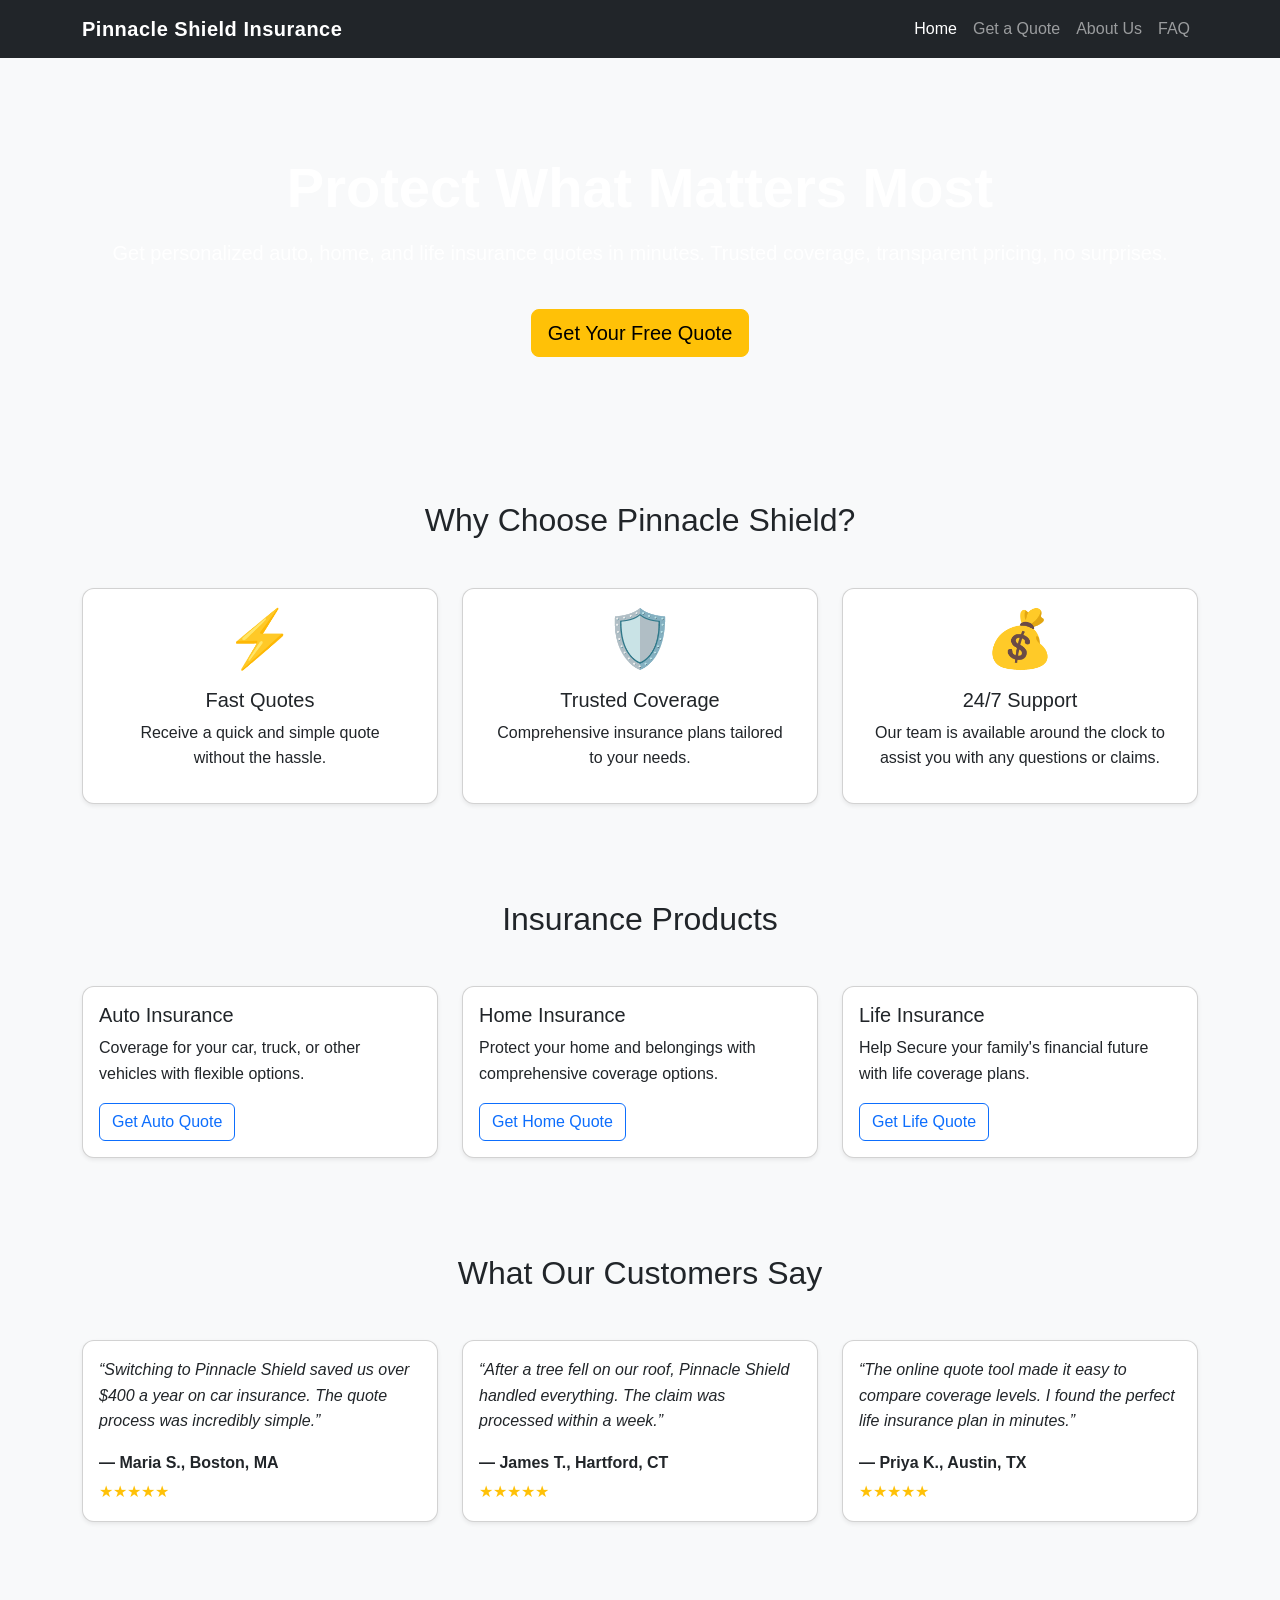
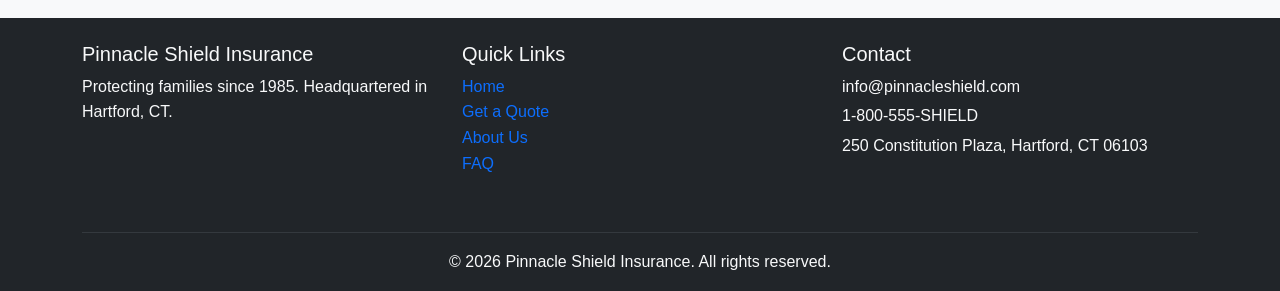
==== index.html @ 21795da5 "Testing" ====
<!DOCTYPE html>
<html lang="en">
<head>
  <meta charset="UTF-8" />
  <meta name="viewport" content="width=device-width, initial-scale=1.0" />
  <title>Pinnacle Shield Insurance</title>

  <!-- Bootstrap CSS -->
  <link
    href="https://cdn.jsdelivr.net/npm/bootstrap@5.3.3/dist/css/bootstrap.min.css"
    rel="stylesheet"
  /> <!-- Custom CSS -->
  <link rel="stylesheet" href="css/styles.css" />
</head>
<body>

  <!-- Navbar -->
  <nav class="navbar navbar-expand-lg navbar-dark bg-dark">
    <div class="container">
      <a class="navbar-brand" href="index.html">Pinnacle Shield Insurance</a>

      <button
        class="navbar-toggler"
        type="button"
        data-bs-toggle="collapse"
        data-bs-target="#navbarNav"
        aria-controls="navbarNav"
        aria-expanded="false"
        aria-label="Toggle navigation"
      >
        <span class="navbar-toggler-icon"></span>
      </button>

      <div class="collapse navbar-collapse" id="navbarNav">
        <ul class="navbar-nav ms-auto">
          <li class="nav-item">
            <a class="nav-link active" href="index.html">Home</a>
          </li>
          <li class="nav-item">
            <a class="nav-link" href="quote.html">Get a Quote</a>
          </li>
          <li class="nav-item">
            <a class="nav-link" href="about.html">About Us</a>
          </li>
          <li class="nav-item">
            <a class="nav-link" href="faq.html">FAQ</a>
          </li>
        </ul>
      </div>
    </div>
  </nav> <!-- Hero Section -->
  <header class="hero-section text-white py-5">
    <div class="container text-center py-5">
      <h1 class="display-4 fw-bold">Protect What Matters Most</h1>
      <p class="lead mt-3">
        Get personalized auto, home, and life insurance quotes in minutes.
        Trusted coverage, transparent pricing, no surprises.
      </p>
      <a href="quote.html" class="btn btn-warning btn-lg mt-4">
        Get Your Free Quote
      </a>
    </div>
  </header>

  <main>
    <!-- Why Choose Us --><section class="py-5">
      <div class="container">
        <h2 class="text-center mb-5">Why Choose Pinnacle Shield?</h2>

        <div class="row g-4">
          <div class="col-md-4">
            <div class="card h-100 shadow-sm text-center p-3">
              <div class="display-4">⚡</div>
              <div class="card-body">
                <h5 class="card-title">Fast Quotes</h5>
                <p class="card-text">
                  Receive a quick and simple quote without the hassle.
                </p>
              </div>
            </div>
          </div>
          <div class="col-md-4">
            <div class="card h-100 shadow-sm text-center p-3">
              <div class="display-4">🛡️</div>
              <div class="card-body">
                <h5 class="card-title">Trusted Coverage</h5>
                <p class="card-text">
                  Comprehensive insurance plans tailored to your needs.
                </p>
              </div>
            </div>
          </div>

          <div class="col-md-4">
            <div class="card h-100 shadow-sm text-center p-3">
              <div class="display-4">💰</div>
              <div class="card-body">
                <h5 class="card-title">24/7 Support</h5>
                <p class="card-text">
                  Our team is available around the clock to assist you with any questions or claims.
                </p>
              </div>
            </div>
          </div>
        </div>
      </div>
    </section> 
    
    <!-- Insurance Products -->
    <section class="py-5 bg-light">
      <div class="container">
        <h2 class="text-center mb-5">Insurance Products</h2>

        <div class="row g-4">
          <div class="col-md-4">
            <div class="card h-100 shadow-sm">
              <div class="card-body">
                <h5 class="card-title">Auto Insurance</h5>
                <p class="card-text">
                  Coverage for your car, truck, or other vehicles with flexible options.
                </p>
                <a href="quote.html" class="btn btn-outline-primary">Get Auto Quote</a>
              </div>
            </div>
          </div>

          <div class="col-md-4">
            <div class="card h-100 shadow-sm">
              <div class="card-body">
                <h5 class="card-title">Home Insurance</h5>
                <p class="card-text">
                  Protect your home and belongings with comprehensive coverage options.
                </p>
                <a href="quote.html" class="btn btn-outline-primary">Get Home Quote</a>
              </div>
            </div>
          </div>
          <div class="col-md-4">
            <div class="card h-100 shadow-sm">
              <div class="card-body">
                <h5 class="card-title">Life Insurance</h5>
                <p class="card-text">
                  Help Secure your family's financial future with life coverage plans.
                </p>
                <a href="quote.html" class="btn btn-outline-primary">Get Life Quote</a>
              </div>
            </div>
          </div>
        </div>
      </div>
    </section><!-- Testimonials -->
    <section class="py-5">
      <div class="container">
        <h2 class="text-center mb-5">What Our Customers Say</h2>

        <div class="row g-4">
          <div class="col-md-4">
            <div class="card h-100 shadow-sm p-3">
              <p class="fst-italic">
                “Switching to Pinnacle Shield saved us over $400 a year on car insurance.
                The quote process was incredibly simple.”
              </p>
              <p class="fw-bold mb-1">— Maria S., Boston, MA</p>
              <p class="text-warning mb-0">★★★★★</p>
            </div>
          </div>

          <div class="col-md-4">
            <div class="card h-100 shadow-sm p-3">
              <p class="fst-italic">
                “After a tree fell on our roof, Pinnacle Shield handled everything.
                The claim was processed within a week.”
              </p>
              <p class="fw-bold mb-1">— James T., Hartford, CT</p>
              <p class="text-warning mb-0">★★★★★</p>
            </div>
          </div>

          <div class="col-md-4">
            <div class="card h-100 shadow-sm p-3">
              <p class="fst-italic">
                “The online quote tool made it easy to compare coverage levels.
                I found the perfect life insurance plan in minutes.”
              </p>
              <p class="fw-bold mb-1">— Priya K., Austin, TX</p>
              <p class="text-warning mb-0">★★★★★</p>
            </div>
          </div>
        </div>
      </div>
    </section>
  </main> <!-- Footer -->
  <footer class="site-footer text-light pt-4 mt-5">
    <div class="container">
      <div class="row">
        <div class="col-md-4 mb-4">
          <h5>Pinnacle Shield Insurance</h5>
          <p>Protecting families since 1985. Headquartered in Hartford, CT.</p>
        </div>

        <div class="col-md-4 mb-4">
          <h5>Quick Links</h5>
          <ul class="list-unstyled">
            <li><a class="footer-link" href="index.html">Home</a></li>
            <li><a class="footer-link" href="quote.html">Get a Quote</a></li>
            <li><a class="footer-link" href="about.html">About Us</a></li>
            <li><a class="footer-link" href="faq.html">FAQ</a></li>
          </ul>
        </div>

        <div class="col-md-4 mb-4">
          <h5>Contact</h5>
          <p class="mb-1">info@pinnacleshield.com</p>
          <p class="mb-1">1-800-555-SHIELD</p>
          <p>250 Constitution Plaza, Hartford, CT 06103</p>
        </div>
      </div>

      <hr class="border-secondary" />
      <p class="text-center mb-0 pb-3">
        &copy; 2026 Pinnacle Shield Insurance. All rights reserved.
      </p>
    </div>
  </footer>

  <!-- Bootstrap JS --> <script
    src="https://cdn.jsdelivr.net/npm/bootstrap@5.3.3/dist/js/bootstrap.bundle.min.js"
  ></script>

  <!-- Main JS -->
  <script src="js/main.js"></script>
</body>
</html>
---- css/styles.css ----
/* =========================================
   RESET
========================================= */
*, *::before, *::after {
  box-sizing: border-box;
  margin: 0;
  padding: 0;
}

/* =========================================
   GENERAL PAGE STYLES
========================================= */
body {
  font-family: Arial, sans-serif;
  background-color: #f8f9fa;
  color: #212529;
  line-height: 1.6;
}

a {
  text-decoration: none;
}

/* =========================================
   NAVBAR
========================================= */
.navbar-brand {
  font-weight: bold;
  letter-spacing: 0.5px;
}

.navbar-nav .nav-link {
  transition: color 0.3s ease;
}

.navbar-nav .nav-link:hover {
  color: #ffc107 !important;
}

/* =========================================
   HOMEPAGE HERO
========================================= */
main {
  min-height: 80vh;
}

.hero-box {
  background: white;
  border-radius: 12px;
  padding: 2rem;
  box-shadow: 0 4px 12px rgba(0, 0, 0, 0.08);
}

.btn-primary {
  transition: all 0.3s ease;
}

.btn-primary:hover {
  transform: translateY(-2px);
  box-shadow: 0 6px 14px rgba(13, 110, 253, 0.25);
}

/* =========================================
   CARDS / SECTIONS
========================================= */
.card {
  transition: all 0.3s ease;
  border-radius: 12px;
}

.card:hover {
  transform: translateY(-4px);
  box-shadow: 0 10px 20px rgba(0, 0, 0, 0.08);
}

/* =========================================
   QUOTE PAGE
========================================= */
.hidden {
  display: none;
}

#quoteForm {
  border-radius: 12px;
}

#resultsSection .card {
  border-radius: 12px;
}

#resultsSection {
  animation: fadeIn 0.4s ease-in-out;
}

/* Custom red text blocks for radio validation */
.text-danger.small {
  min-height: 1rem;
}

/* Bootstrap invalid-feedback support */
.invalid-feedback {
  font-size: 0.875rem;
}

/* If you want inputs to feel a little nicer */
.form-control,
.form-select {
  border-radius: 8px;
}

/* Style radio button groups a little better */
.form-check-inline {
  margin-right: 1rem;
}

/* =========================================
   FOOTER
========================================= */
footer {
  background-color: #212529;
  color: #f8f9fa;
}

footer p {
  margin-bottom: 0;
}

/* =========================================
   ANIMATION
========================================= */
@keyframes fadeIn {
  from {
    opacity: 0;
    transform: translateY(8px);
  }
  to {
    opacity: 1;
    transform: translateY(0);
  }
}

/* =========================================
   RESPONSIVE DESIGN
========================================= */
@media (max-width: 768px) {
  .hero-box {
    padding: 1.5rem;
  }

  h1 {
    font-size: 1.8rem;
  }

  .card {
    margin-bottom: 1rem;
  }

  .navbar-nav {
    margin-top: 1rem;
  }
}

@media (max-width: 480px) {
  .hero-box {
    padding: 1rem;
  }

  .btn-lg {
    width: 100%;
  }

  .form-check-inline {
    display: block;
    margin-bottom: 0.5rem;
  }

  #quoteForm {
    padding: 1rem !important;
  }

  #resultsSection {
    margin-top: 2rem;
  }
}
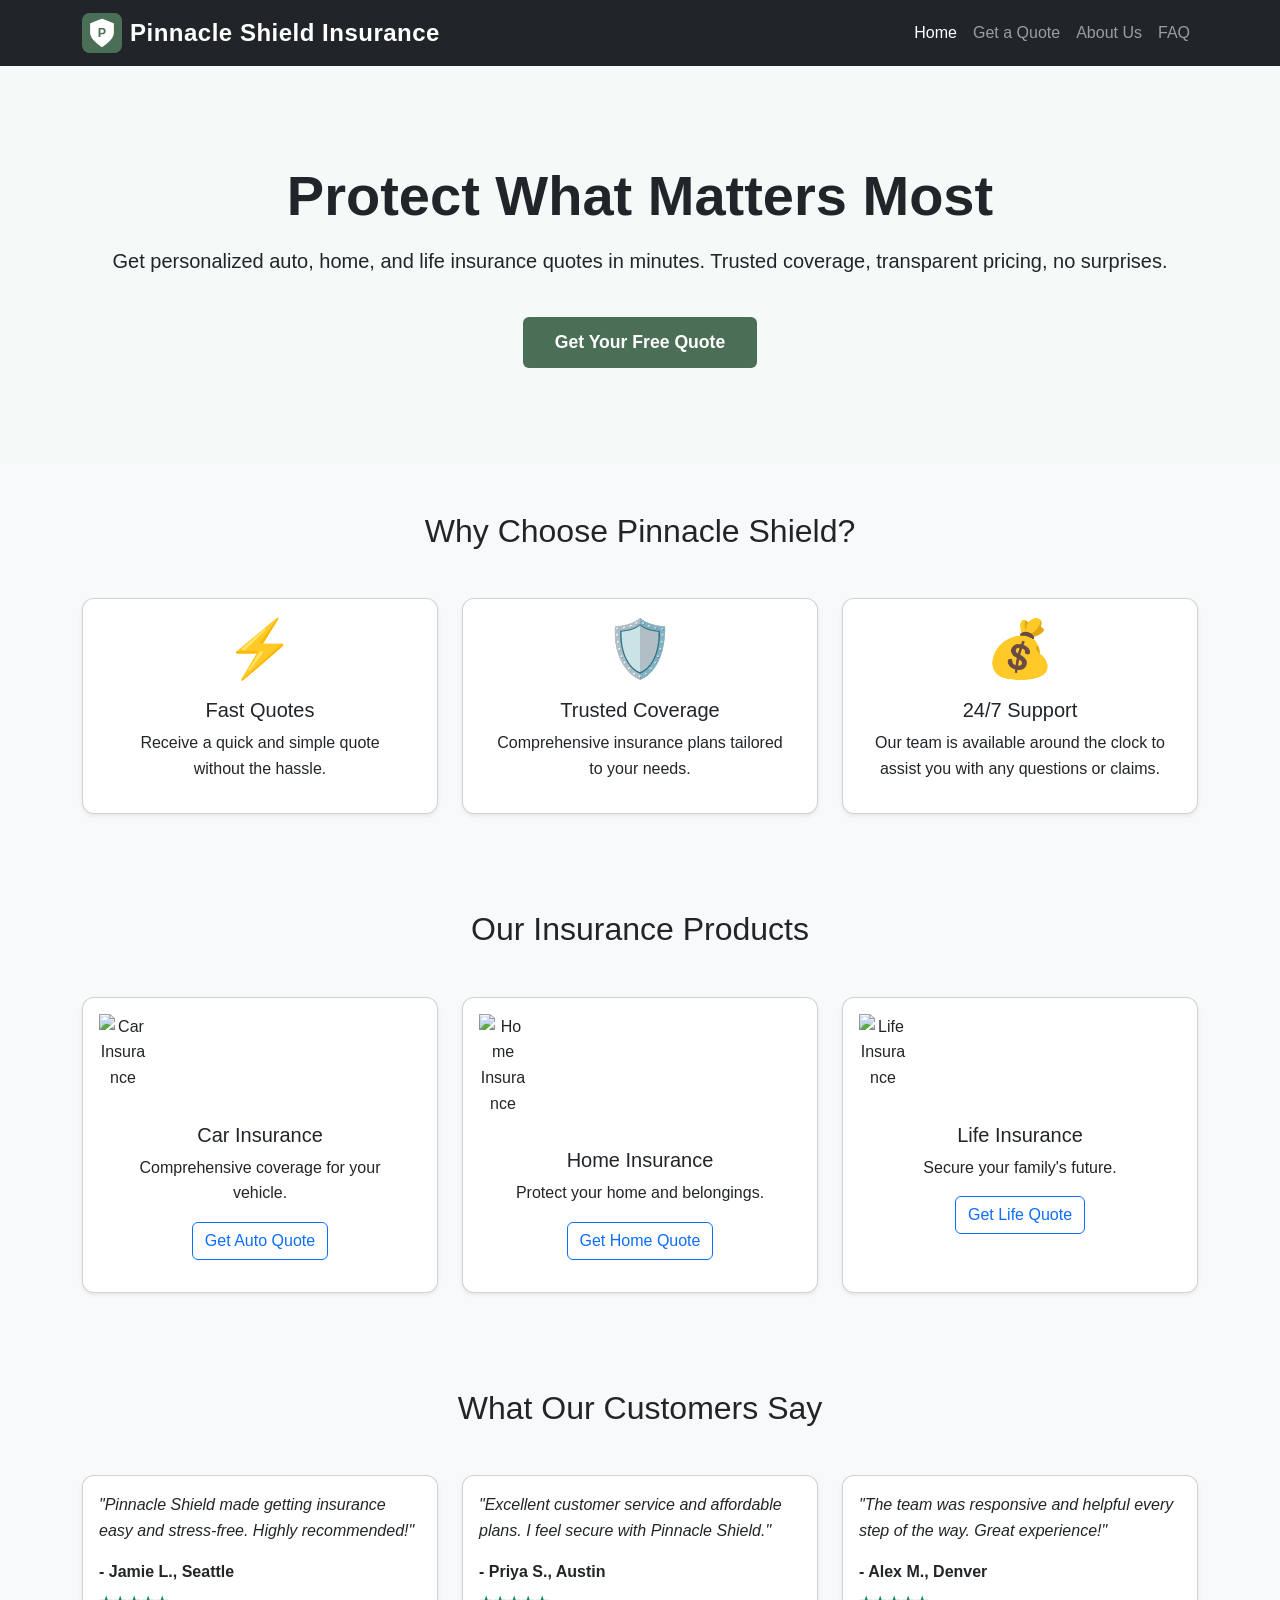
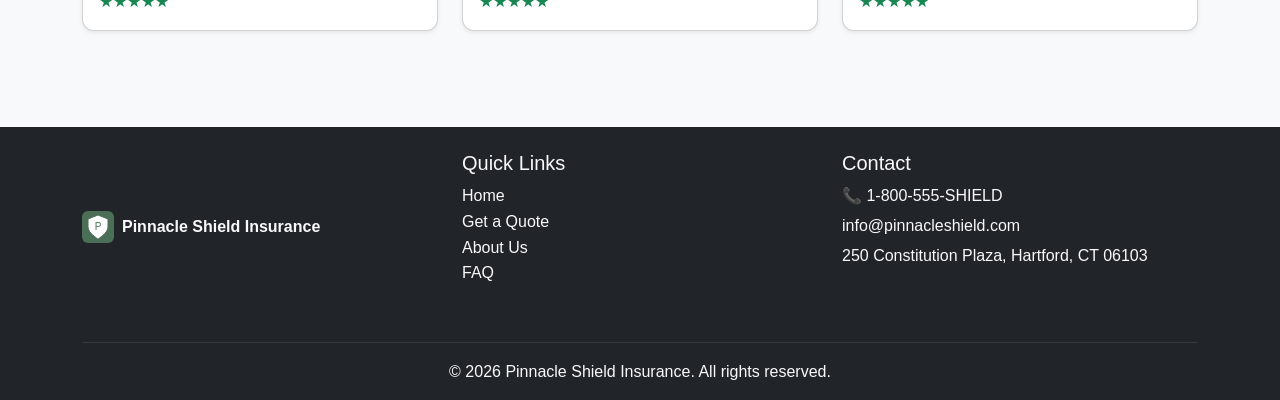
==== commit 7c6d22d7: "Redesign: new logo, hero color, product icons, testimonials, footer, and quote button" ====
--- a/index.html
+++ b/index.html
@@ -17,7 +17,14 @@
   <!-- Navbar -->
   <nav class="navbar navbar-expand-lg navbar-dark bg-dark">
     <div class="container">
-      <a class="navbar-brand" href="index.html">Pinnacle Shield Insurance</a>
+      <a class="navbar-brand d-flex align-items-center" href="index.html">
+        <svg width="40" height="40" viewBox="0 0 64 64" fill="none" xmlns="http://www.w3.org/2000/svg">
+          <rect width="64" height="64" rx="12" fill="#4B6E57"/>
+          <path d="M32 8L52 16V32C52 44 32 56 32 56C32 56 12 44 12 32V16L32 8Z" fill="#fff" stroke="#4B6E57" stroke-width="2"/>
+          <text x="50%" y="50%" text-anchor="middle" fill="#4B6E57" font-size="20" font-family="Arial" dy=".3em">P</text>
+        </svg>
+        <span style="font-weight:bold; font-size:1.5rem; margin-left:8px;">Pinnacle Shield Insurance</span>
+      </a>
 
       <button
         class="navbar-toggler"
@@ -49,14 +56,14 @@
       </div>
     </div>
   </nav> <!-- Hero Section -->
-  <header class="hero-section text-white py-5">
+  <header class="hero-section text-dark py-5">
     <div class="container text-center py-5">
       <h1 class="display-4 fw-bold">Protect What Matters Most</h1>
       <p class="lead mt-3">
         Get personalized auto, home, and life insurance quotes in minutes.
         Trusted coverage, transparent pricing, no surprises.
       </p>
-      <a href="quote.html" class="btn btn-warning btn-lg mt-4">
+      <a href="quote.html" class="btn get-quote-btn btn-lg mt-4">
         Get Your Free Quote
       </a>
     </div>
@@ -109,81 +116,70 @@
     <!-- Insurance Products -->
     <section class="py-5 bg-light">
       <div class="container">
-        <h2 class="text-center mb-5">Insurance Products</h2>
-
+        <h2 class="text-center mb-5">Our Insurance Products</h2>
         <div class="row g-4">
           <div class="col-md-4">
-            <div class="card h-100 shadow-sm">
-              <div class="card-body">
-                <h5 class="card-title">Auto Insurance</h5>
-                <p class="card-text">
-                  Coverage for your car, truck, or other vehicles with flexible options.
-                </p>
+            <div class="card h-100 shadow-sm text-center p-3">
+              <img src="https://cdn.jsdelivr.net/npm/feather-icons/dist/icons/car.svg" alt="Car Insurance" width="48" class="mb-3" />
+              <div class="card-body">
+                <h5 class="card-title">Car Insurance</h5>
+                <p class="card-text">Comprehensive coverage for your vehicle.</p>
                 <a href="quote.html" class="btn btn-outline-primary">Get Auto Quote</a>
               </div>
             </div>
           </div>
-
-          <div class="col-md-4">
-            <div class="card h-100 shadow-sm">
+          <div class="col-md-4">
+            <div class="card h-100 shadow-sm text-center p-3">
+              <img src="https://cdn.jsdelivr.net/npm/feather-icons/dist/icons/home.svg" alt="Home Insurance" width="48" class="mb-3" />
               <div class="card-body">
                 <h5 class="card-title">Home Insurance</h5>
-                <p class="card-text">
-                  Protect your home and belongings with comprehensive coverage options.
-                </p>
+                <p class="card-text">Protect your home and belongings.</p>
                 <a href="quote.html" class="btn btn-outline-primary">Get Home Quote</a>
               </div>
             </div>
           </div>
           <div class="col-md-4">
-            <div class="card h-100 shadow-sm">
+            <div class="card h-100 shadow-sm text-center p-3">
+              <img src="https://cdn.jsdelivr.net/npm/feather-icons/dist/icons/heart.svg" alt="Life Insurance" width="48" class="mb-3" />
               <div class="card-body">
                 <h5 class="card-title">Life Insurance</h5>
-                <p class="card-text">
-                  Help Secure your family's financial future with life coverage plans.
-                </p>
+                <p class="card-text">Secure your family's future.</p>
                 <a href="quote.html" class="btn btn-outline-primary">Get Life Quote</a>
               </div>
             </div>
           </div>
         </div>
       </div>
-    </section><!-- Testimonials -->
+    </section>
     <section class="py-5">
       <div class="container">
         <h2 class="text-center mb-5">What Our Customers Say</h2>
-
         <div class="row g-4">
           <div class="col-md-4">
             <div class="card h-100 shadow-sm p-3">
               <p class="fst-italic">
-                “Switching to Pinnacle Shield saved us over $400 a year on car insurance.
-                The quote process was incredibly simple.”
+                "Pinnacle Shield made getting insurance easy and stress-free. Highly recommended!"
               </p>
-              <p class="fw-bold mb-1">— Maria S., Boston, MA</p>
-              <p class="text-warning mb-0">★★★★★</p>
-            </div>
-          </div>
-
+              <p class="fw-bold mb-1">- Jamie L., Seattle</p>
+              <p class="text-success mb-0">★★★★★</p>
+            </div>
+          </div>
           <div class="col-md-4">
             <div class="card h-100 shadow-sm p-3">
               <p class="fst-italic">
-                “After a tree fell on our roof, Pinnacle Shield handled everything.
-                The claim was processed within a week.”
+                "Excellent customer service and affordable plans. I feel secure with Pinnacle Shield."
               </p>
-              <p class="fw-bold mb-1">— James T., Hartford, CT</p>
-              <p class="text-warning mb-0">★★★★★</p>
-            </div>
-          </div>
-
+              <p class="fw-bold mb-1">- Priya S., Austin</p>
+              <p class="text-success mb-0">★★★★★</p>
+            </div>
+          </div>
           <div class="col-md-4">
             <div class="card h-100 shadow-sm p-3">
               <p class="fst-italic">
-                “The online quote tool made it easy to compare coverage levels.
-                I found the perfect life insurance plan in minutes.”
+                "The team was responsive and helpful every step of the way. Great experience!"
               </p>
-              <p class="fw-bold mb-1">— Priya K., Austin, TX</p>
-              <p class="text-warning mb-0">★★★★★</p>
+              <p class="fw-bold mb-1">- Alex M., Denver</p>
+              <p class="text-success mb-0">★★★★★</p>
             </div>
           </div>
         </div>
@@ -193,11 +189,14 @@
   <footer class="site-footer text-light pt-4 mt-5">
     <div class="container">
       <div class="row">
-        <div class="col-md-4 mb-4">
-          <h5>Pinnacle Shield Insurance</h5>
-          <p>Protecting families since 1985. Headquartered in Hartford, CT.</p>
-        </div>
-
+        <div class="col-md-4 mb-4 d-flex align-items-center">
+          <svg width="32" height="32" viewBox="0 0 64 64" fill="none" xmlns="http://www.w3.org/2000/svg">
+            <rect width="64" height="64" rx="12" fill="#4B6E57"/>
+            <path d="M32 8L52 16V32C52 44 32 56 32 56C32 56 12 44 12 32V16L32 8Z" fill="#fff" stroke="#4B6E57" stroke-width="2"/>
+            <text x="50%" y="50%" text-anchor="middle" fill="#4B6E57" font-size="20" font-family="Arial" dy=".3em">P</text>
+          </svg>
+          <span style="font-weight:bold; margin-left:8px;">Pinnacle Shield Insurance</span>
+        </div>
         <div class="col-md-4 mb-4">
           <h5>Quick Links</h5>
           <ul class="list-unstyled">
@@ -207,15 +206,13 @@
             <li><a class="footer-link" href="faq.html">FAQ</a></li>
           </ul>
         </div>
-
         <div class="col-md-4 mb-4">
           <h5>Contact</h5>
+          <p class="mb-1">📞 1-800-555-SHIELD</p>
           <p class="mb-1">info@pinnacleshield.com</p>
-          <p class="mb-1">1-800-555-SHIELD</p>
           <p>250 Constitution Plaza, Hartford, CT 06103</p>
         </div>
       </div>
-
       <hr class="border-secondary" />
       <p class="text-center mb-0 pb-3">
         &copy; 2026 Pinnacle Shield Insurance. All rights reserved.
--- a/css/styles.css
+++ b/css/styles.css
@@ -38,34 +38,34 @@
 }
 
 /* =========================================
-   HOMEPAGE HERO
+   HERO SECTION
 ========================================= */
-main {
-  min-height: 80vh;
+.hero-section {
+  background: #f5f9f7;
+  color: #2d3a34;
 }
 
-.hero-box {
-  background: white;
-  border-radius: 12px;
-  padding: 2rem;
-  box-shadow: 0 4px 12px rgba(0, 0, 0, 0.08);
+.get-quote-btn {
+  background: #4B6E57;
+  color: #fff;
+  border: none;
+  padding: 12px 32px;
+  border-radius: 6px;
+  font-size: 1.1rem;
+  font-weight: bold;
+  cursor: pointer;
+  transition: background 0.2s;
 }
-
-.btn-primary {
-  transition: all 0.3s ease;
-}
-
-.btn-primary:hover {
-  transform: translateY(-2px);
-  box-shadow: 0 6px 14px rgba(13, 110, 253, 0.25);
+.get-quote-btn:hover {
+  background: #35513e;
 }
 
 /* =========================================
-   CARDS / SECTIONS
+   CARDS
 ========================================= */
 .card {
+  border-radius: 12px;
   transition: all 0.3s ease;
-  border-radius: 12px;
 }
 
 .card:hover {
@@ -80,49 +80,47 @@
   display: none;
 }
 
-#quoteForm {
-  border-radius: 12px;
-}
-
-#resultsSection .card {
-  border-radius: 12px;
-}
-
-#resultsSection {
+#resultsSection,
+#comparisonSection {
   animation: fadeIn 0.4s ease-in-out;
 }
 
-/* Custom red text blocks for radio validation */
-.text-danger.small {
-  min-height: 1rem;
-}
-
-/* Bootstrap invalid-feedback support */
-.invalid-feedback {
-  font-size: 0.875rem;
-}
-
-/* If you want inputs to feel a little nicer */
 .form-control,
 .form-select {
   border-radius: 8px;
 }
 
-/* Style radio button groups a little better */
-.form-check-inline {
-  margin-right: 1rem;
+.text-danger.small {
+  min-height: 1rem;
+}
+
+.invalid-feedback {
+  font-size: 0.875rem;
+}
+
+/* =========================================
+   RESULTS / COMPARISON
+========================================= */
+#resultsSection .card,
+#comparisonSection .card {
+  border-radius: 12px;
 }
 
 /* =========================================
    FOOTER
 ========================================= */
-footer {
+.site-footer {
   background-color: #212529;
-  color: #f8f9fa;
 }
 
-footer p {
-  margin-bottom: 0;
+.footer-link {
+  color: #f8f9fa;
+  text-decoration: none;
+}
+
+.footer-link:hover {
+  color: #ffc107;
+  text-decoration: underline;
 }
 
 /* =========================================
@@ -143,12 +141,13 @@
    RESPONSIVE DESIGN
 ========================================= */
 @media (max-width: 768px) {
-  .hero-box {
-    padding: 1.5rem;
+  .hero-section {
+    padding-top: 3rem;
+    padding-bottom: 3rem;
   }
 
-  h1 {
-    font-size: 1.8rem;
+  .hero-section h1 {
+    font-size: 2rem;
   }
 
   .card {
@@ -161,12 +160,12 @@
 }
 
 @media (max-width: 480px) {
-  .hero-box {
-    padding: 1rem;
+  .btn-lg {
+    width: 100%;
   }
 
-  .btn-lg {
-    width: 100%;
+  #quoteForm {
+    padding: 1rem !important;
   }
 
   .form-check-inline {
@@ -174,11 +173,7 @@
     margin-bottom: 0.5rem;
   }
 
-  #quoteForm {
-    padding: 1rem !important;
-  }
-
-  #resultsSection {
-    margin-top: 2rem;
+  .hero-section .lead {
+    font-size: 1rem;
   }
 }
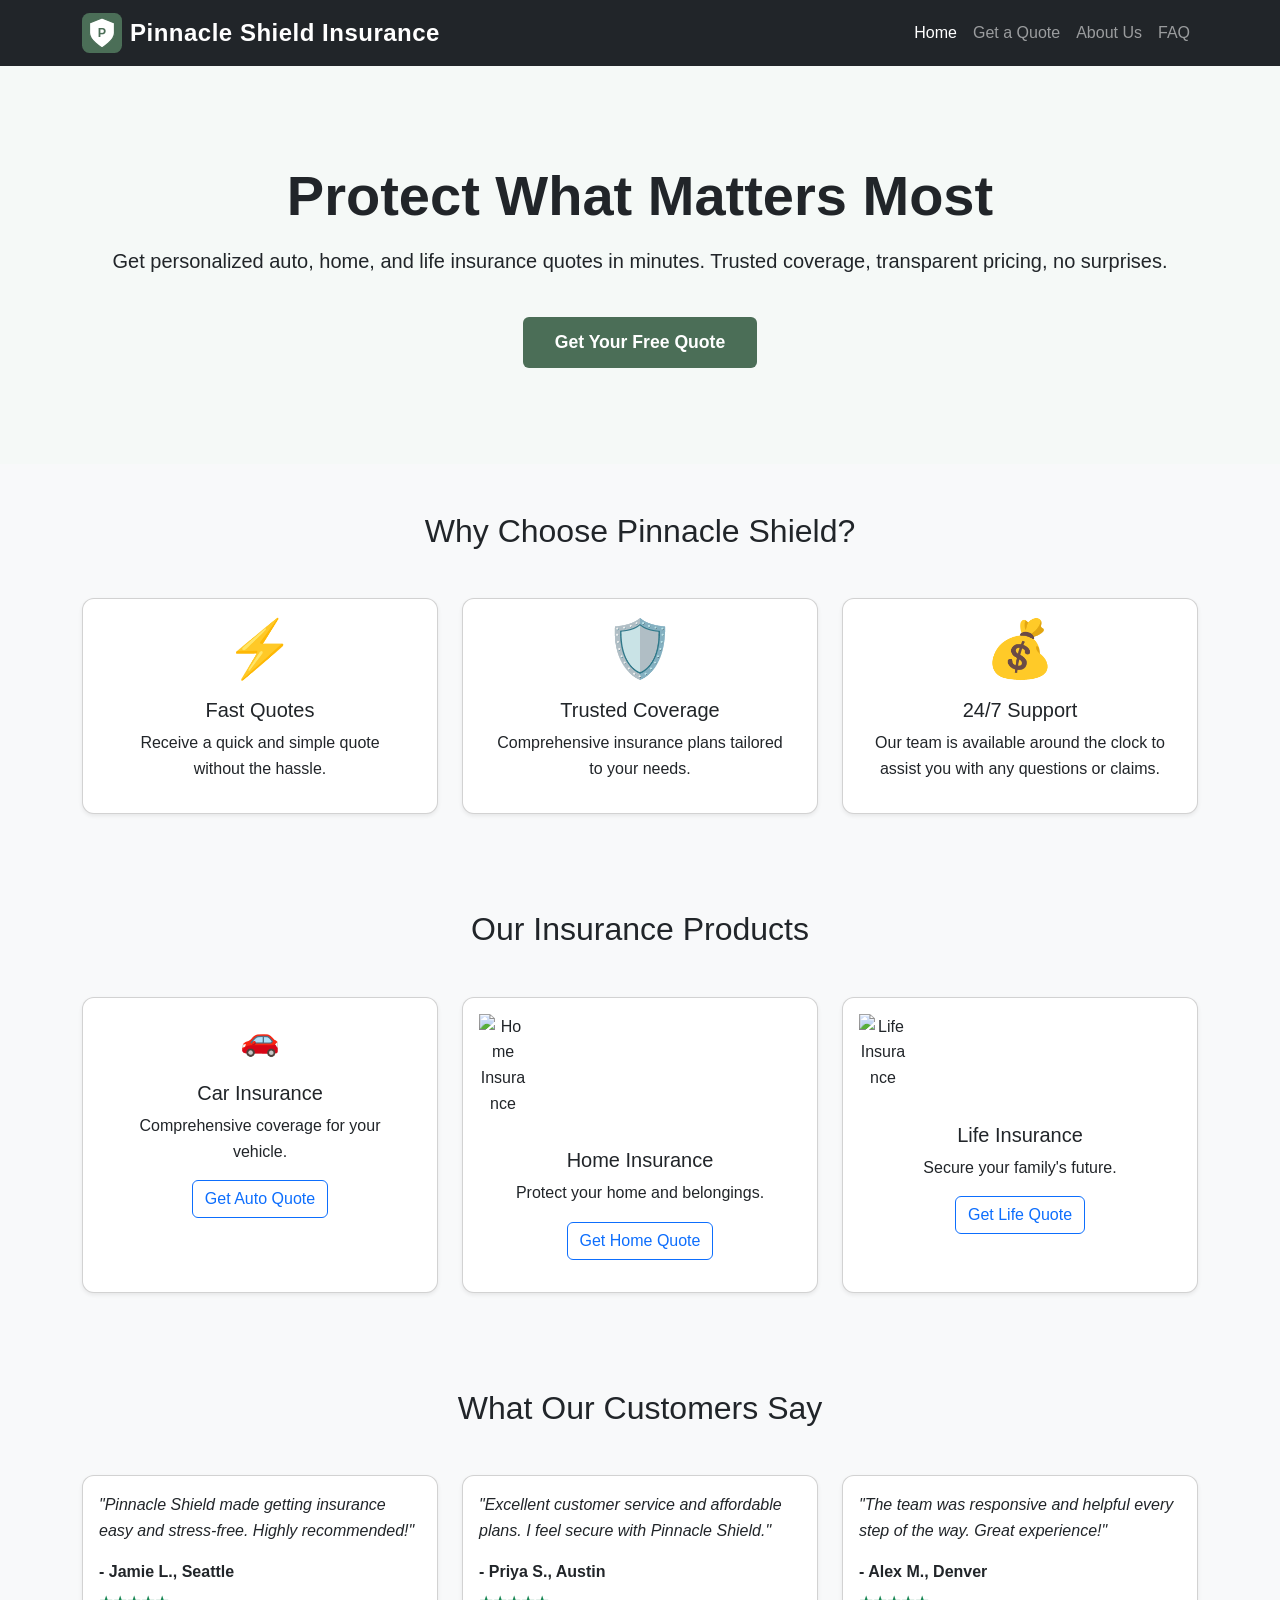
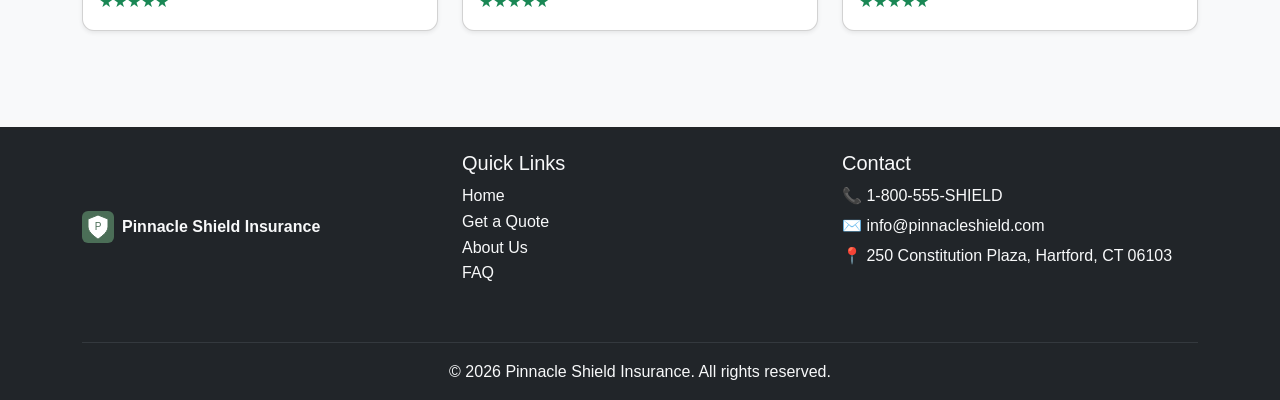
==== commit 40a8bf73: "Enhance: product card backgrounds, car emoji, and footer contact icons" ====
--- a/index.html
+++ b/index.html
@@ -120,7 +120,7 @@
         <div class="row g-4">
           <div class="col-md-4">
             <div class="card h-100 shadow-sm text-center p-3">
-              <img src="https://cdn.jsdelivr.net/npm/feather-icons/dist/icons/car.svg" alt="Car Insurance" width="48" class="mb-3" />
+              <span style="font-size:2rem;">🚗</span>
               <div class="card-body">
                 <h5 class="card-title">Car Insurance</h5>
                 <p class="card-text">Comprehensive coverage for your vehicle.</p>
@@ -209,8 +209,8 @@
         <div class="col-md-4 mb-4">
           <h5>Contact</h5>
           <p class="mb-1">📞 1-800-555-SHIELD</p>
-          <p class="mb-1">info@pinnacleshield.com</p>
-          <p>250 Constitution Plaza, Hartford, CT 06103</p>
+          <p class="mb-1">✉️ info@pinnacleshield.com</p>
+          <p>📍 250 Constitution Plaza, Hartford, CT 06103</p>
         </div>
       </div>
       <hr class="border-secondary" />
--- a/css/styles.css
+++ b/css/styles.css
@@ -1,3 +1,7 @@
+.products-section .card {
+  background: #eaf4ef;
+  border: 1px solid #d1e7dd;
+}
 /* =========================================
    RESET
 ========================================= */
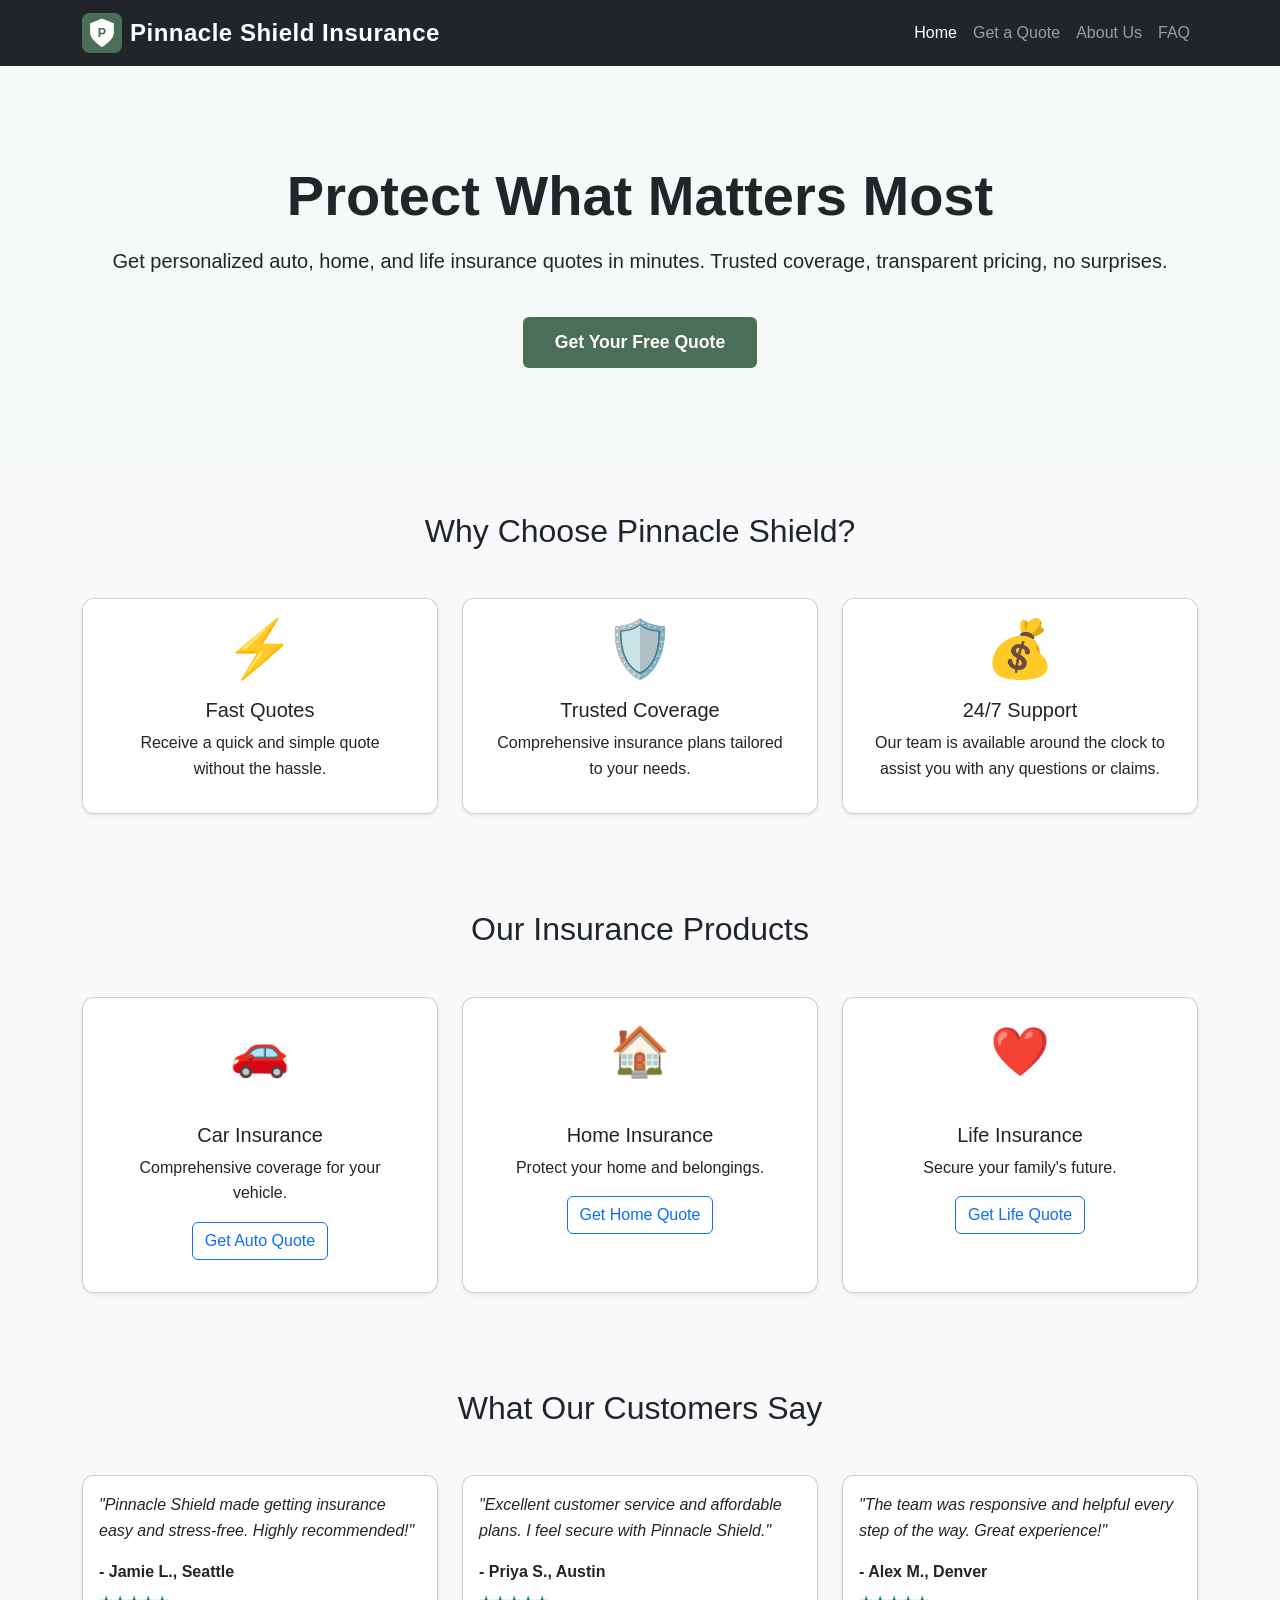
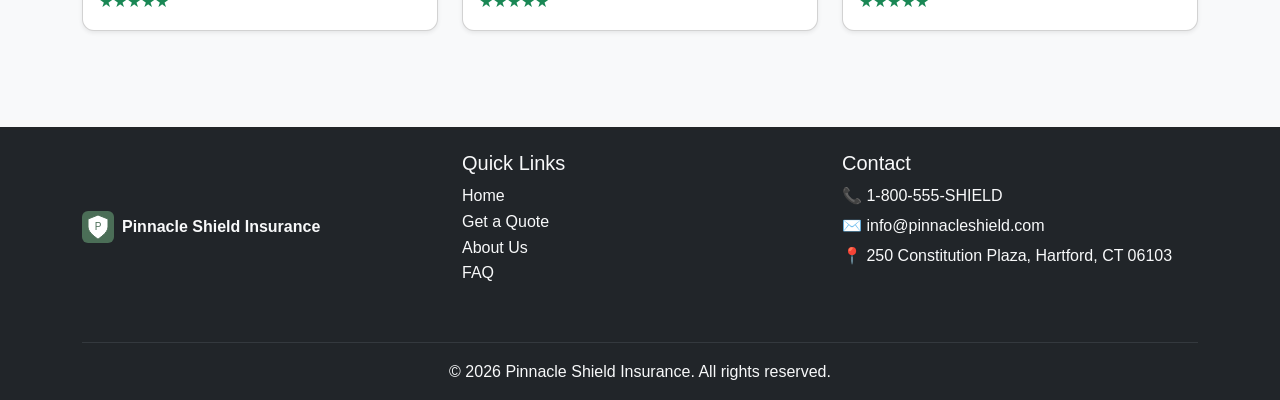
==== commit 21bca69f: "Consistent large emojis and improved product card background color" ====
--- a/index.html
+++ b/index.html
@@ -120,7 +120,7 @@
         <div class="row g-4">
           <div class="col-md-4">
             <div class="card h-100 shadow-sm text-center p-3">
-              <span style="font-size:2rem;">🚗</span>
+              <span class="product-emoji">🚗</span>
               <div class="card-body">
                 <h5 class="card-title">Car Insurance</h5>
                 <p class="card-text">Comprehensive coverage for your vehicle.</p>
@@ -130,7 +130,7 @@
           </div>
           <div class="col-md-4">
             <div class="card h-100 shadow-sm text-center p-3">
-              <img src="https://cdn.jsdelivr.net/npm/feather-icons/dist/icons/home.svg" alt="Home Insurance" width="48" class="mb-3" />
+              <span class="product-emoji">🏠</span>
               <div class="card-body">
                 <h5 class="card-title">Home Insurance</h5>
                 <p class="card-text">Protect your home and belongings.</p>
@@ -140,7 +140,7 @@
           </div>
           <div class="col-md-4">
             <div class="card h-100 shadow-sm text-center p-3">
-              <img src="https://cdn.jsdelivr.net/npm/feather-icons/dist/icons/heart.svg" alt="Life Insurance" width="48" class="mb-3" />
+              <span class="product-emoji">❤️</span>
               <div class="card-body">
                 <h5 class="card-title">Life Insurance</h5>
                 <p class="card-text">Secure your family's future.</p>
--- a/css/styles.css
+++ b/css/styles.css
@@ -1,6 +1,12 @@
 .products-section .card {
-  background: #eaf4ef;
-  border: 1px solid #d1e7dd;
+  background: #eaf4ef !important;
+  border: 1px solid #b7d8c7;
+}
+
+.product-emoji {
+  display: block;
+  font-size: 3rem;
+  margin-bottom: 1rem;
 }
 /* =========================================
    RESET
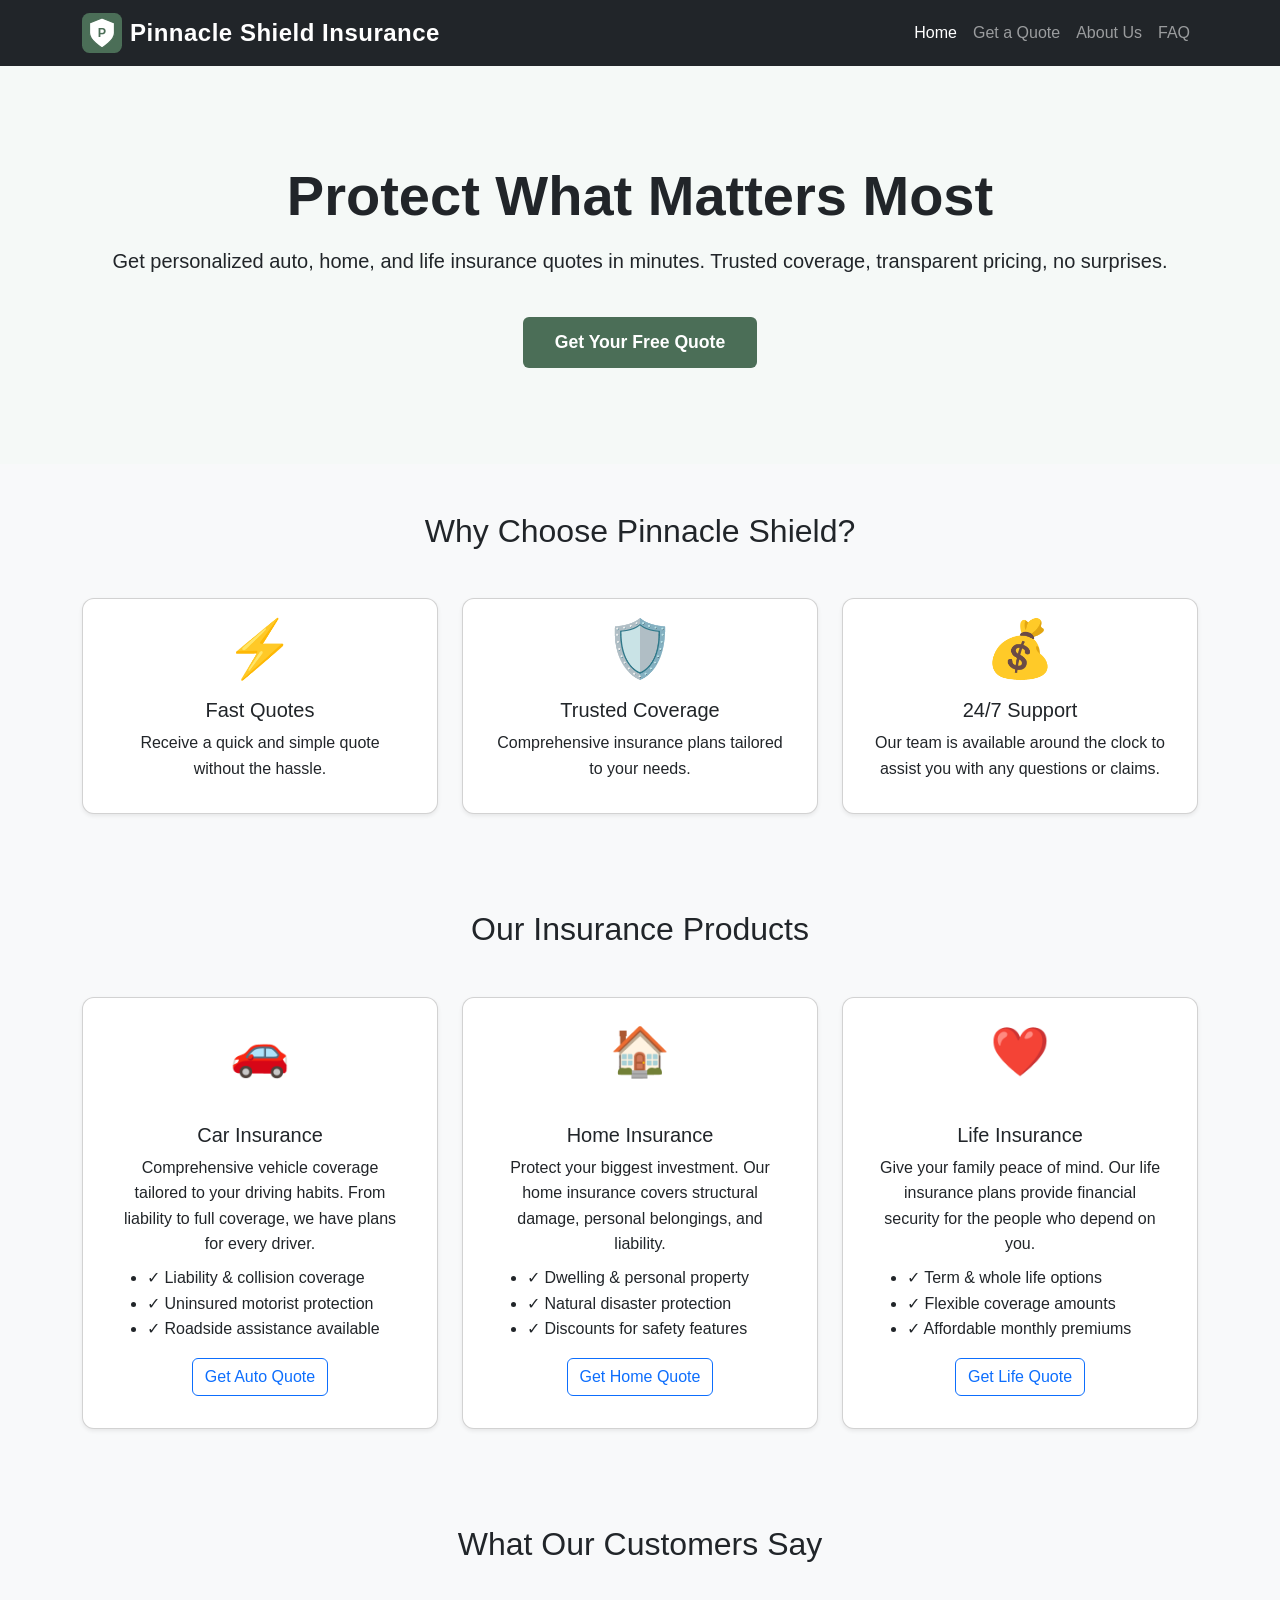
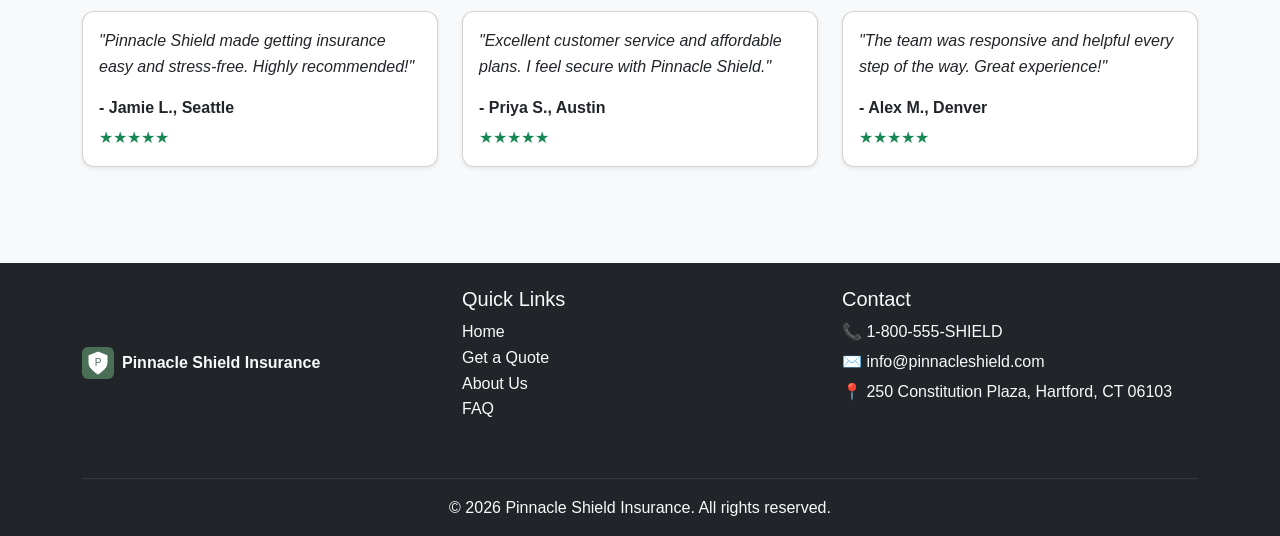
==== commit a6595396: "Add detailed feature lists to product cards" ====
--- a/index.html
+++ b/index.html
@@ -123,7 +123,12 @@
               <span class="product-emoji">🚗</span>
               <div class="card-body">
                 <h5 class="card-title">Car Insurance</h5>
-                <p class="card-text">Comprehensive coverage for your vehicle.</p>
+                <p class="card-text mb-2">Comprehensive vehicle coverage tailored to your driving habits. From liability to full coverage, we have plans for every driver.</p>
+                <ul class="product-features text-start mb-3">
+                  <li>✓ Liability & collision coverage</li>
+                  <li>✓ Uninsured motorist protection</li>
+                  <li>✓ Roadside assistance available</li>
+                </ul>
                 <a href="quote.html" class="btn btn-outline-primary">Get Auto Quote</a>
               </div>
             </div>
@@ -133,7 +138,12 @@
               <span class="product-emoji">🏠</span>
               <div class="card-body">
                 <h5 class="card-title">Home Insurance</h5>
-                <p class="card-text">Protect your home and belongings.</p>
+                <p class="card-text mb-2">Protect your biggest investment. Our home insurance covers structural damage, personal belongings, and liability.</p>
+                <ul class="product-features text-start mb-3">
+                  <li>✓ Dwelling & personal property</li>
+                  <li>✓ Natural disaster protection</li>
+                  <li>✓ Discounts for safety features</li>
+                </ul>
                 <a href="quote.html" class="btn btn-outline-primary">Get Home Quote</a>
               </div>
             </div>
@@ -143,7 +153,12 @@
               <span class="product-emoji">❤️</span>
               <div class="card-body">
                 <h5 class="card-title">Life Insurance</h5>
-                <p class="card-text">Secure your family's future.</p>
+                <p class="card-text mb-2">Give your family peace of mind. Our life insurance plans provide financial security for the people who depend on you.</p>
+                <ul class="product-features text-start mb-3">
+                  <li>✓ Term & whole life options</li>
+                  <li>✓ Flexible coverage amounts</li>
+                  <li>✓ Affordable monthly premiums</li>
+                </ul>
                 <a href="quote.html" class="btn btn-outline-primary">Get Life Quote</a>
               </div>
             </div>
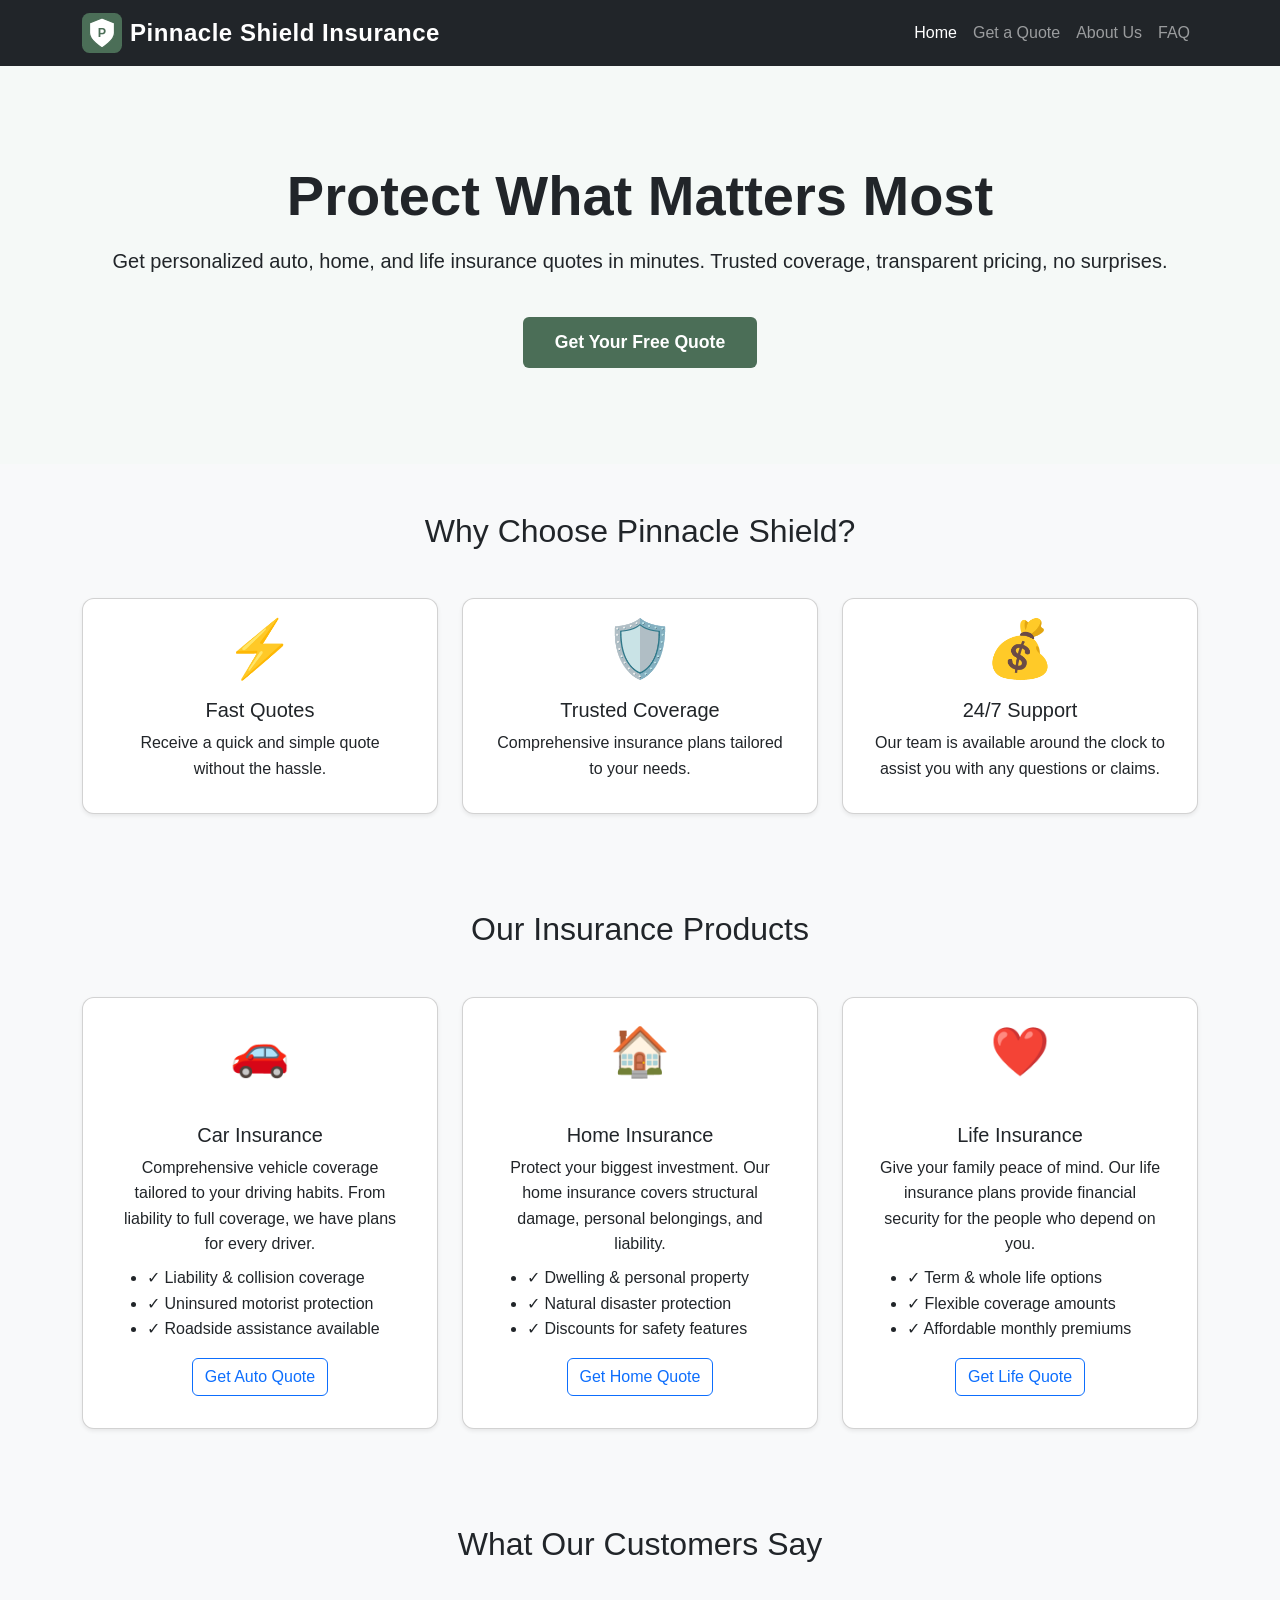
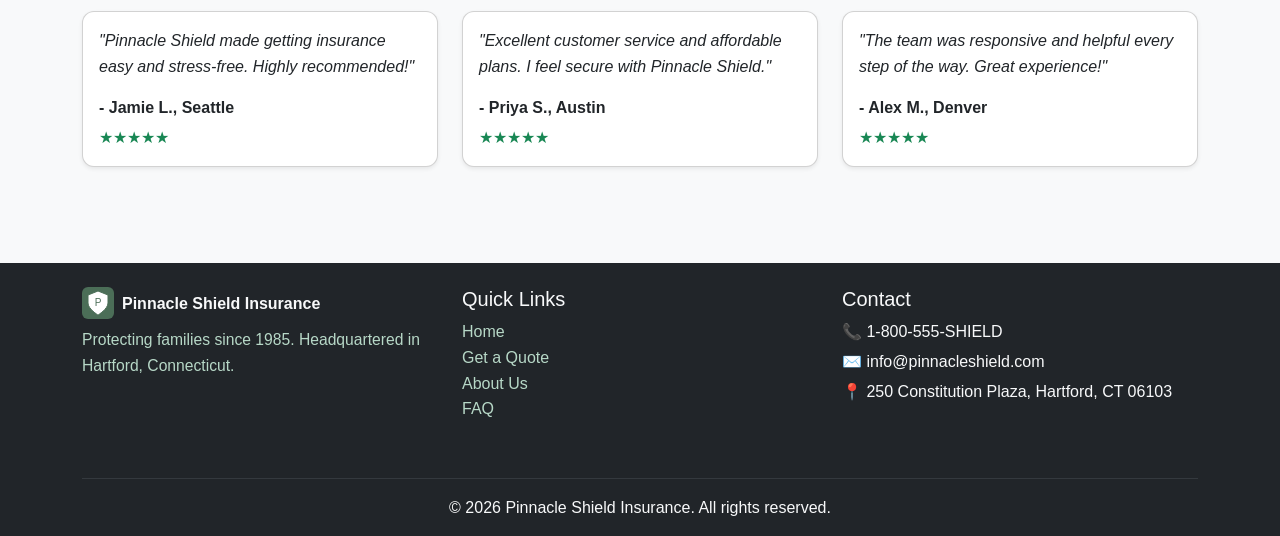
==== commit 774a3514: "Fix footer layout and add company tagline" ====
--- a/index.html
+++ b/index.html
@@ -204,13 +204,16 @@
   <footer class="site-footer text-light pt-4 mt-5">
     <div class="container">
       <div class="row">
-        <div class="col-md-4 mb-4 d-flex align-items-center">
-          <svg width="32" height="32" viewBox="0 0 64 64" fill="none" xmlns="http://www.w3.org/2000/svg">
-            <rect width="64" height="64" rx="12" fill="#4B6E57"/>
-            <path d="M32 8L52 16V32C52 44 32 56 32 56C32 56 12 44 12 32V16L32 8Z" fill="#fff" stroke="#4B6E57" stroke-width="2"/>
-            <text x="50%" y="50%" text-anchor="middle" fill="#4B6E57" font-size="20" font-family="Arial" dy=".3em">P</text>
-          </svg>
-          <span style="font-weight:bold; margin-left:8px;">Pinnacle Shield Insurance</span>
+        <div class="col-md-4 mb-4">
+          <div class="d-flex align-items-center mb-2">
+            <svg width="32" height="32" viewBox="0 0 64 64" fill="none" xmlns="http://www.w3.org/2000/svg">
+              <rect width="64" height="64" rx="12" fill="#4B6E57"/>
+              <path d="M32 8L52 16V32C52 44 32 56 32 56C32 56 12 44 12 32V16L32 8Z" fill="#fff" stroke="#4B6E57" stroke-width="2"/>
+              <text x="50%" y="50%" text-anchor="middle" fill="#4B6E57" font-size="20" font-family="Arial" dy=".3em">P</text>
+            </svg>
+            <span style="font-weight:bold; margin-left:8px;">Pinnacle Shield Insurance</span>
+          </div>
+          <span class="footer-tagline">Protecting families since 1985. Headquartered in Hartford, Connecticut.</span>
         </div>
         <div class="col-md-4 mb-4">
           <h5>Quick Links</h5>
@@ -235,10 +238,8 @@
     </div>
   </footer>
 
-  <!-- Bootstrap JS --> <script
-    src="https://cdn.jsdelivr.net/npm/bootstrap@5.3.3/dist/js/bootstrap.bundle.min.js"
-  ></script>
-
+  <!-- Bootstrap JS -->
+  <script src="https://cdn.jsdelivr.net/npm/bootstrap@5.3.3/dist/js/bootstrap.bundle.min.js"></script>
   <!-- Main JS -->
   <script src="js/main.js"></script>
 </body>
--- a/css/styles.css
+++ b/css/styles.css
@@ -1,3 +1,276 @@
+.footer-tagline {
+  display: block;
+  margin-top: 0.15rem;
+  margin-left: 0;
+  font-size: 0.98rem;
+  color: #b7d8c7;
+}
+/* Light green band for Key Statistics */
+.about-green-band {
+  background: linear-gradient(90deg,#e8f5e9 80%,#c8e6c9 100%);
+}
+/* =============================
+   ABOUT PAGE CUSTOM SECTIONS
+============================== */
+.stat-card {
+  transition: transform 0.18s, box-shadow 0.18s;
+}
+.stat-card:hover {
+  transform: translateY(-4px) scale(1.04);
+  box-shadow: 0 8px 32px rgba(25, 118, 210, 0.13);
+}
+.about-blue-band {
+  background: linear-gradient(90deg,#1976d2 80%,#42a5f5 100%);
+}
+.about-blue-band .stat-card {
+  background: #fff;
+  border: none;
+}
+.about-blue-band h2 {
+  color: #fff;
+}
+@media (max-width: 991px) {
+  .about-blue-band .stat-card {
+    margin-bottom: 1.5rem;
+  }
+}
+@media (max-width: 767px) {
+  .about-blue-band .stat-card {
+    min-width: 140px;
+    padding: 1.2rem 0.5rem;
+  }
+}
+
+/* Footer dark theme */
+.site-footer {
+  background: #222c2a;
+  color: #e0e0e0;
+}
+.site-footer .footer-link {
+  color: #b7d8c7;
+  text-decoration: none;
+  transition: color 0.18s;
+}
+.site-footer .footer-link:hover {
+  color: #fff;
+  text-decoration: underline;
+}
+.site-footer hr {
+  border-color: #3a4a47;
+}
+/* Field error styling for quote form */
+.is-invalid {
+  border-color: #dc3545 !important;
+  box-shadow: 0 0 0 2px #f8d7da !important;
+  animation: shake 0.18s linear 1;
+}
+@keyframes shake {
+  0% { transform: translateX(0); }
+  30% { transform: translateX(-4px); }
+  60% { transform: translateX(4px); }
+  100% { transform: translateX(0); }
+}
+.invalid-feedback {
+  color: #dc3545;
+  display: none;
+  font-size: 0.95em;
+  margin-top: 0.15rem;
+}
+/* =========================================
+   QUOTE FORM LAYOUT & BUTTON
+========================================= */
+.calculate-quote-btn {
+  background: linear-gradient(90deg, #4B6E57 70%, #6fcf97 100%);
+  color: #fff;
+  border: none;
+  border-radius: 2rem;
+  font-size: 1.25rem;
+  font-weight: bold;
+  box-shadow: 0 2px 8px rgba(75, 110, 87, 0.08);
+  transition: background 0.2s, box-shadow 0.2s, transform 0.18s;
+}
+.calculate-quote-btn:hover, .calculate-quote-btn:focus {
+  background: linear-gradient(90deg, #35513e 70%, #4B6E57 100%);
+  color: #fff;
+  box-shadow: 0 8px 24px rgba(75, 110, 87, 0.18);
+  transform: translateY(-2px) scale(1.04);
+}
+.insurance-card[data-type="auto"]::after {
+  content: "Get a car insurance quote";
+  position: absolute;
+  left: 50%;
+  bottom: 10px;
+  transform: translateX(-50%);
+  font-size: 0.85rem;
+  color: #4B6E57;
+  opacity: 0;
+  pointer-events: none;
+  transition: opacity 0.2s;
+}
+.insurance-card[data-type="home"]::after {
+  content: "Get a home insurance quote";
+  position: absolute;
+  left: 50%;
+  bottom: 10px;
+  transform: translateX(-50%);
+  font-size: 0.85rem;
+  color: #0d6efd;
+  opacity: 0;
+  pointer-events: none;
+  transition: opacity 0.2s;
+}
+.insurance-card[data-type="life"]::after {
+  content: "Get a life insurance quote";
+  position: absolute;
+  left: 50%;
+  bottom: 10px;
+  transform: translateX(-50%);
+  font-size: 0.85rem;
+  color: #d63384;
+  opacity: 0;
+  pointer-events: none;
+  transition: opacity 0.2s;
+}
+.insurance-card:hover::after, .insurance-card:focus::after {
+  opacity: 1;
+}
+
+#quoteForm label {
+  font-weight: 500;
+  margin-bottom: 0.25rem;
+}
+#quoteForm .form-control, #quoteForm .form-select {
+  min-height: 44px;
+  font-size: 1rem;
+  border-radius: 10px;
+  border: 1px solid #b7d8c7;
+  box-shadow: none;
+}
+#quoteForm .form-control:focus, #quoteForm .form-select:focus {
+  border-color: #4B6E57;
+  box-shadow: 0 0 0 2px #eaf4ef;
+}
+#quoteForm .form-check-input {
+  border-radius: 0.5rem;
+}
+#quoteForm .form-check-label {
+  font-weight: 400;
+}
+#quoteForm .row.g-3 > .col-md-3, #quoteForm .row.g-3 > .col-md-4, #quoteForm .row.g-3 > .col-md-6, #quoteForm .row.g-3 > .col-md-12 {
+  margin-bottom: 0.5rem;
+}
+#quoteForm .row.g-3 {
+  margin-bottom: 0.5rem;
+}
+@media (max-width: 768px) {
+  #quoteForm .row.g-3 > [class^="col-"] {
+    flex: 0 0 100%;
+    max-width: 100%;
+  }
+  .calculate-quote-btn {
+    width: 100%;
+    font-size: 1.1rem;
+    padding: 1rem 0;
+  }
+}
+/* =========================================
+   QUOTE PAGE ENHANCEMENTS
+========================================= */
+.step-progress {
+  display: flex;
+  justify-content: center;
+  align-items: center;
+  gap: 2rem;
+  margin-bottom: 2rem;
+}
+.step {
+  display: flex;
+  flex-direction: column;
+  align-items: center;
+  position: relative;
+}
+.step-number {
+  width: 36px;
+  height: 36px;
+  border-radius: 50%;
+  background: #4B6E57;
+  color: #fff;
+  display: flex;
+  align-items: center;
+  justify-content: center;
+  font-weight: bold;
+  font-size: 1.2rem;
+  margin-bottom: 0.25rem;
+  border: 2px solid #4B6E57;
+  transition: background 0.2s, color 0.2s;
+}
+.step.active .step-number {
+  background: linear-gradient(135deg, #ffc107 60%, #ffe066 100%);
+  color: #2d3a34;
+  border-color: #ffc107;
+  box-shadow: 0 0 0 4px #fffbe6, 0 2px 12px rgba(255,193,7,0.18);
+  transition: box-shadow 0.2s;
+}
+.step-label {
+  font-size: 0.95rem;
+  color: #4B6E57;
+  font-weight: 500;
+}
+.step:not(:last-child)::after {
+  content: '';
+  position: absolute;
+  top: 18px;
+  left: 100%;
+  width: 60px;
+  height: 4px;
+  background: #b7d8c7;
+  z-index: 0;
+}
+.insurance-type-cards {
+  margin-bottom: 2rem;
+}
+.insurance-card {
+  background: #f5f9f7;
+  border: 2px solid #b7d8c7;
+  border-radius: 16px;
+  box-shadow: 0 2px 8px rgba(75, 110, 87, 0.04);
+  padding: 2rem 1rem 1rem 1rem;
+  text-align: center;
+  cursor: pointer;
+  transition: border-color 0.2s, box-shadow 0.2s, background 0.2s;
+  min-height: 180px;
+  outline: none;
+}
+.insurance-card .insurance-icon {
+  font-size: 2.5rem;
+  margin-bottom: 0.5rem;
+}
+.insurance-card:hover,
+.insurance-card:focus {
+  border-color: #4B6E57;
+  background: #eaf4ef;
+  box-shadow: 0 4px 16px rgba(75, 110, 87, 0.10);
+}
+.insurance-card.selected {
+  border-color: #ffc107;
+  background: #fffbe6;
+  box-shadow: 0 8px 32px rgba(255, 193, 7, 0.18), 0 2px 8px rgba(75, 110, 87, 0.04);
+  z-index: 2;
+}
+.insurance-auto { border-color: #4B6E57; }
+.insurance-home { border-color: #0d6efd; }
+.insurance-life { border-color: #d63384; }
+.insurance-auto.selected { border-color: #ffc107; }
+.insurance-home.selected { border-color: #ffc107; }
+.insurance-life.selected { border-color: #ffc107; }
+@media (max-width: 768px) {
+  .step-progress { gap: 1rem; }
+    .insurance-type-cards .col-md-4, .insurance-type-cards .col-4 { margin-bottom: 1rem; }
+    .insurance-card {
+      min-height: 140px;
+      padding: 1.2rem 0.5rem 0.5rem 0.5rem;
+    }
+}
 .products-section .card {
   background: #eaf4ef !important;
   border: 1px solid #b7d8c7;
@@ -187,3 +460,36 @@
     font-size: 1rem;
   }
 }
+
+#resultsSection.showing {
+  animation: popFadeIn 0.6s cubic-bezier(0.23, 1, 0.32, 1);
+}
+
+#resultsSection .quote-success-check {
+  animation: checkPop 0.5s cubic-bezier(0.23, 1, 0.32, 1);
+}
+
+#resultsSection .quote-success-check span {
+  display: inline-block;
+  background: linear-gradient(90deg, #4B6E57 70%, #6fcf97 100%);
+  border-radius: 50%;
+  color: #fff;
+  width: 54px;
+  height: 54px;
+  line-height: 54px;
+  font-size: 2.2rem;
+  box-shadow: 0 2px 12px rgba(75,110,87,0.12);
+  margin-bottom: 0.5rem;
+}
+
+@keyframes popFadeIn {
+  0% { opacity: 0; transform: scale(0.92) translateY(16px); }
+  60% { opacity: 1; transform: scale(1.04) translateY(-4px); }
+  100% { opacity: 1; transform: scale(1) translateY(0); }
+}
+
+@keyframes checkPop {
+  0% { opacity: 0; transform: scale(0.7); }
+  70% { opacity: 1; transform: scale(1.15); }
+  100% { opacity: 1; transform: scale(1); }
+}
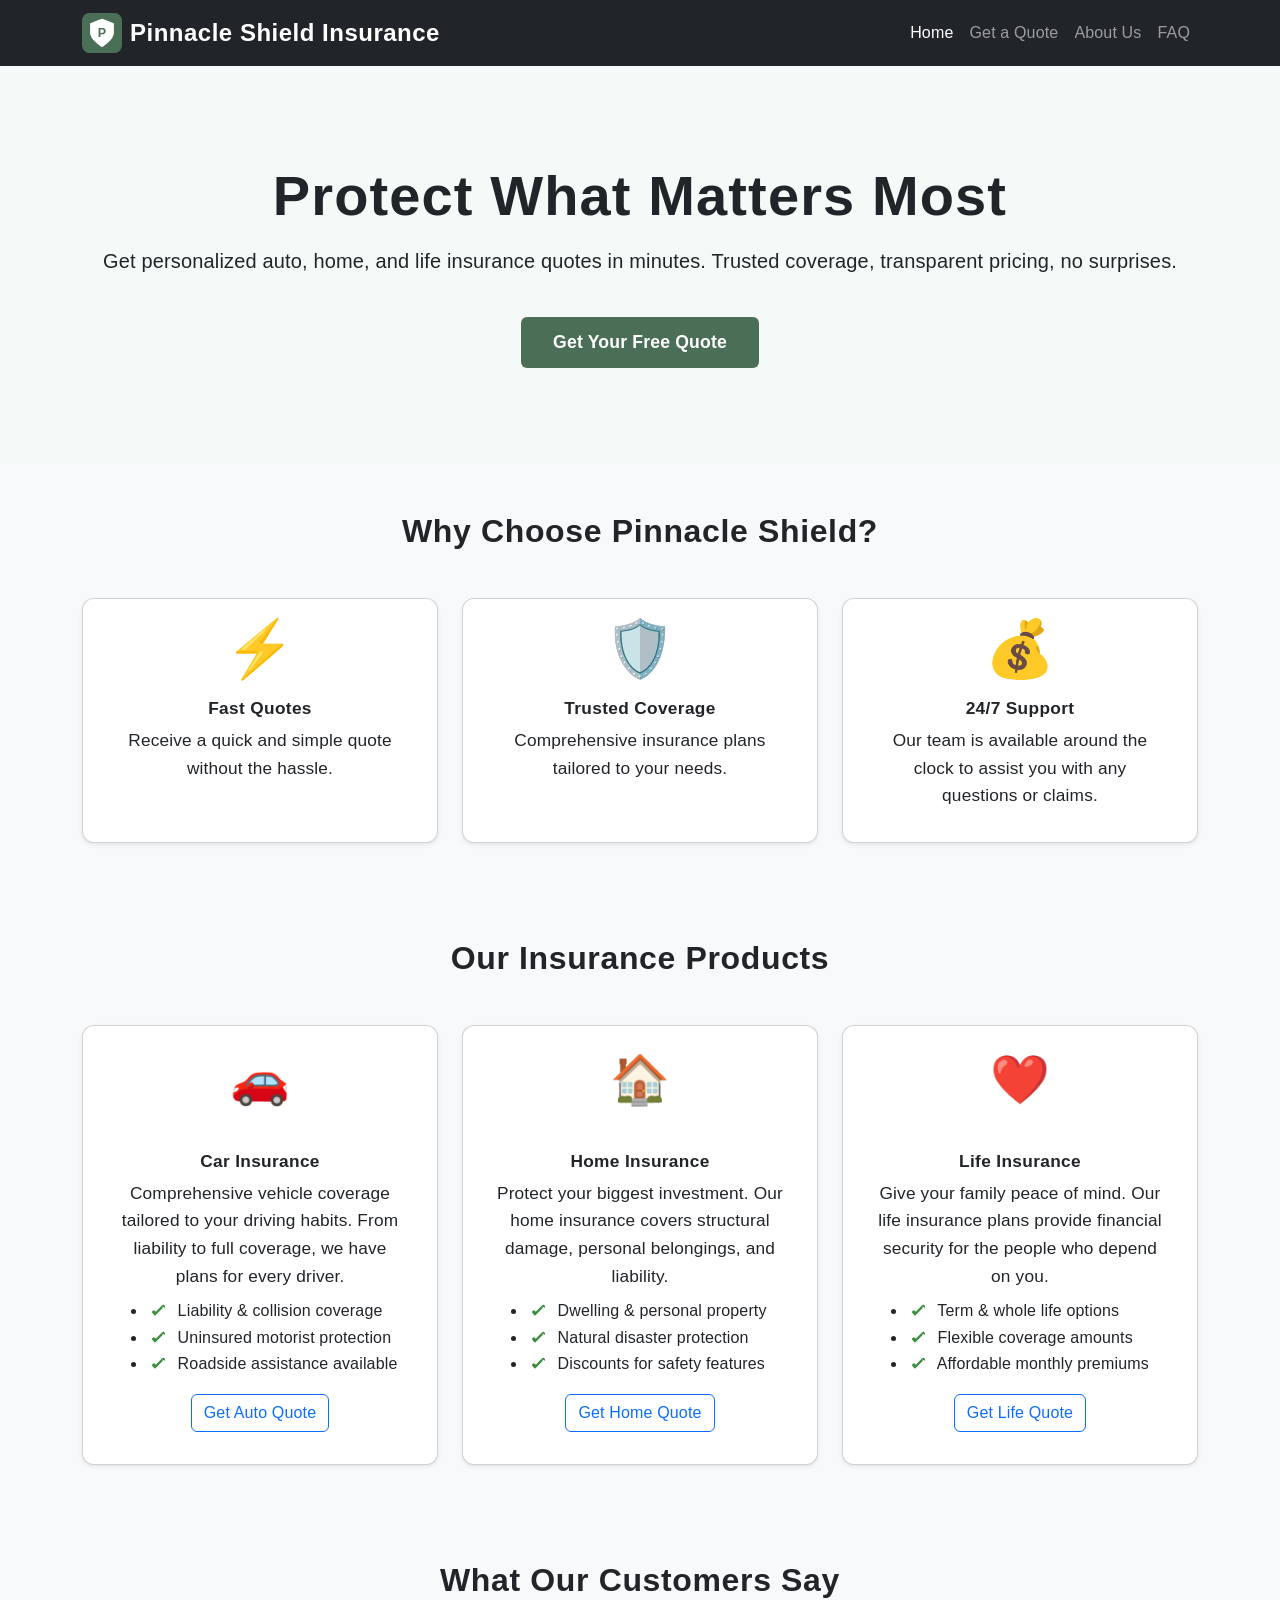
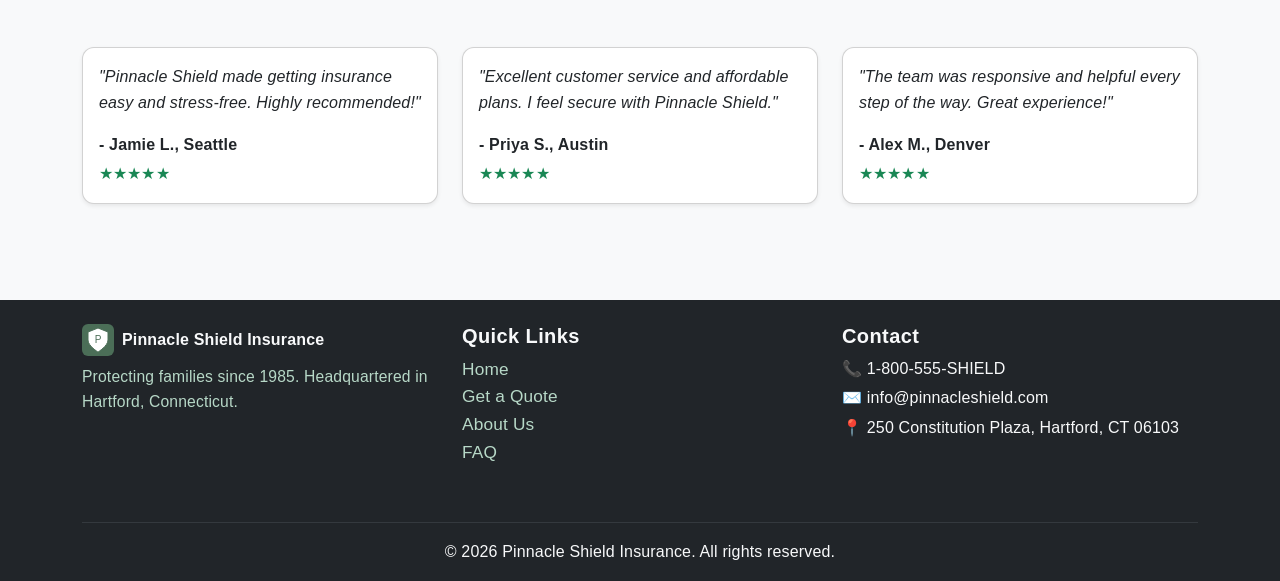
==== commit a3bc6ca9: "Enhance product features list and improve site-wide typography" ====
--- a/index.html
+++ b/index.html
@@ -125,9 +125,9 @@
                 <h5 class="card-title">Car Insurance</h5>
                 <p class="card-text mb-2">Comprehensive vehicle coverage tailored to your driving habits. From liability to full coverage, we have plans for every driver.</p>
                 <ul class="product-features text-start mb-3">
-                  <li>✓ Liability & collision coverage</li>
-                  <li>✓ Uninsured motorist protection</li>
-                  <li>✓ Roadside assistance available</li>
+                  <li><span class="feature-icon"><svg xmlns="http://www.w3.org/2000/svg" width="18" height="18" fill="#388e3c" viewBox="0 0 16 16"><path d="M13.485 1.929a1.5 1.5 0 0 1 0 2.121l-6.364 6.364-2.121-2.121a1.5 1.5 0 1 1 2.121-2.121l.707.707 5.657-5.657a1.5 1.5 0 0 1 2.121 2.121z"/></svg></span> Liability & collision coverage</li>
+                  <li><span class="feature-icon"><svg xmlns="http://www.w3.org/2000/svg" width="18" height="18" fill="#388e3c" viewBox="0 0 16 16"><path d="M13.485 1.929a1.5 1.5 0 0 1 0 2.121l-6.364 6.364-2.121-2.121a1.5 1.5 0 1 1 2.121-2.121l.707.707 5.657-5.657a1.5 1.5 0 0 1 2.121 2.121z"/></svg></span> Uninsured motorist protection</li>
+                  <li><span class="feature-icon"><svg xmlns="http://www.w3.org/2000/svg" width="18" height="18" fill="#388e3c" viewBox="0 0 16 16"><path d="M13.485 1.929a1.5 1.5 0 0 1 0 2.121l-6.364 6.364-2.121-2.121a1.5 1.5 0 1 1 2.121-2.121l.707.707 5.657-5.657a1.5 1.5 0 0 1 2.121 2.121z"/></svg></span> Roadside assistance available</li>
                 </ul>
                 <a href="quote.html" class="btn btn-outline-primary">Get Auto Quote</a>
               </div>
@@ -140,9 +140,9 @@
                 <h5 class="card-title">Home Insurance</h5>
                 <p class="card-text mb-2">Protect your biggest investment. Our home insurance covers structural damage, personal belongings, and liability.</p>
                 <ul class="product-features text-start mb-3">
-                  <li>✓ Dwelling & personal property</li>
-                  <li>✓ Natural disaster protection</li>
-                  <li>✓ Discounts for safety features</li>
+                  <li><span class="feature-icon"><svg xmlns="http://www.w3.org/2000/svg" width="18" height="18" fill="#388e3c" viewBox="0 0 16 16"><path d="M13.485 1.929a1.5 1.5 0 0 1 0 2.121l-6.364 6.364-2.121-2.121a1.5 1.5 0 1 1 2.121-2.121l.707.707 5.657-5.657a1.5 1.5 0 0 1 2.121 2.121z"/></svg></span> Dwelling & personal property</li>
+                  <li><span class="feature-icon"><svg xmlns="http://www.w3.org/2000/svg" width="18" height="18" fill="#388e3c" viewBox="0 0 16 16"><path d="M13.485 1.929a1.5 1.5 0 0 1 0 2.121l-6.364 6.364-2.121-2.121a1.5 1.5 0 1 1 2.121-2.121l.707.707 5.657-5.657a1.5 1.5 0 0 1 2.121 2.121z"/></svg></span> Natural disaster protection</li>
+                  <li><span class="feature-icon"><svg xmlns="http://www.w3.org/2000/svg" width="18" height="18" fill="#388e3c" viewBox="0 0 16 16"><path d="M13.485 1.929a1.5 1.5 0 0 1 0 2.121l-6.364 6.364-2.121-2.121a1.5 1.5 0 1 1 2.121-2.121l.707.707 5.657-5.657a1.5 1.5 0 0 1 2.121 2.121z"/></svg></span> Discounts for safety features</li>
                 </ul>
                 <a href="quote.html" class="btn btn-outline-primary">Get Home Quote</a>
               </div>
@@ -155,9 +155,9 @@
                 <h5 class="card-title">Life Insurance</h5>
                 <p class="card-text mb-2">Give your family peace of mind. Our life insurance plans provide financial security for the people who depend on you.</p>
                 <ul class="product-features text-start mb-3">
-                  <li>✓ Term & whole life options</li>
-                  <li>✓ Flexible coverage amounts</li>
-                  <li>✓ Affordable monthly premiums</li>
+                  <li><span class="feature-icon"><svg xmlns="http://www.w3.org/2000/svg" width="18" height="18" fill="#388e3c" viewBox="0 0 16 16"><path d="M13.485 1.929a1.5 1.5 0 0 1 0 2.121l-6.364 6.364-2.121-2.121a1.5 1.5 0 1 1 2.121-2.121l.707.707 5.657-5.657a1.5 1.5 0 0 1 2.121 2.121z"/></svg></span> Term & whole life options</li>
+                  <li><span class="feature-icon"><svg xmlns="http://www.w3.org/2000/svg" width="18" height="18" fill="#388e3c" viewBox="0 0 16 16"><path d="M13.485 1.929a1.5 1.5 0 0 1 0 2.121l-6.364 6.364-2.121-2.121a1.5 1.5 0 1 1 2.121-2.121l.707.707 5.657-5.657a1.5 1.5 0 0 1 2.121 2.121z"/></svg></span> Flexible coverage amounts</li>
+                  <li><span class="feature-icon"><svg xmlns="http://www.w3.org/2000/svg" width="18" height="18" fill="#388e3c" viewBox="0 0 16 16"><path d="M13.485 1.929a1.5 1.5 0 0 1 0 2.121l-6.364 6.364-2.121-2.121a1.5 1.5 0 1 1 2.121-2.121l.707.707 5.657-5.657a1.5 1.5 0 0 1 2.121 2.121z"/></svg></span> Affordable monthly premiums</li>
                 </ul>
                 <a href="quote.html" class="btn btn-outline-primary">Get Life Quote</a>
               </div>
--- a/css/styles.css
+++ b/css/styles.css
@@ -1,3 +1,27 @@
+/* Product features icon style */
+.feature-icon {
+  display: inline-block;
+  vertical-align: middle;
+  margin-right: 0.5em;
+}
+
+/* Improve font and text look site-wide */
+body, .card, .btn, .navbar, .site-footer {
+  font-family: 'Segoe UI', 'Roboto', Arial, sans-serif;
+  letter-spacing: 0.01em;
+}
+h1, h2, h3, h4, h5, h6 {
+  font-family: 'Segoe UI Semibold', 'Roboto Slab', Arial, sans-serif;
+  font-weight: 600;
+  letter-spacing: 0.02em;
+}
+.card-title, .card-text, .footer-tagline, .footer-link {
+  font-size: 1.08rem;
+}
+.product-emoji {
+  font-size: 2.2rem;
+  margin-bottom: 0.5rem;
+}
 .footer-tagline {
   display: block;
   margin-top: 0.15rem;
